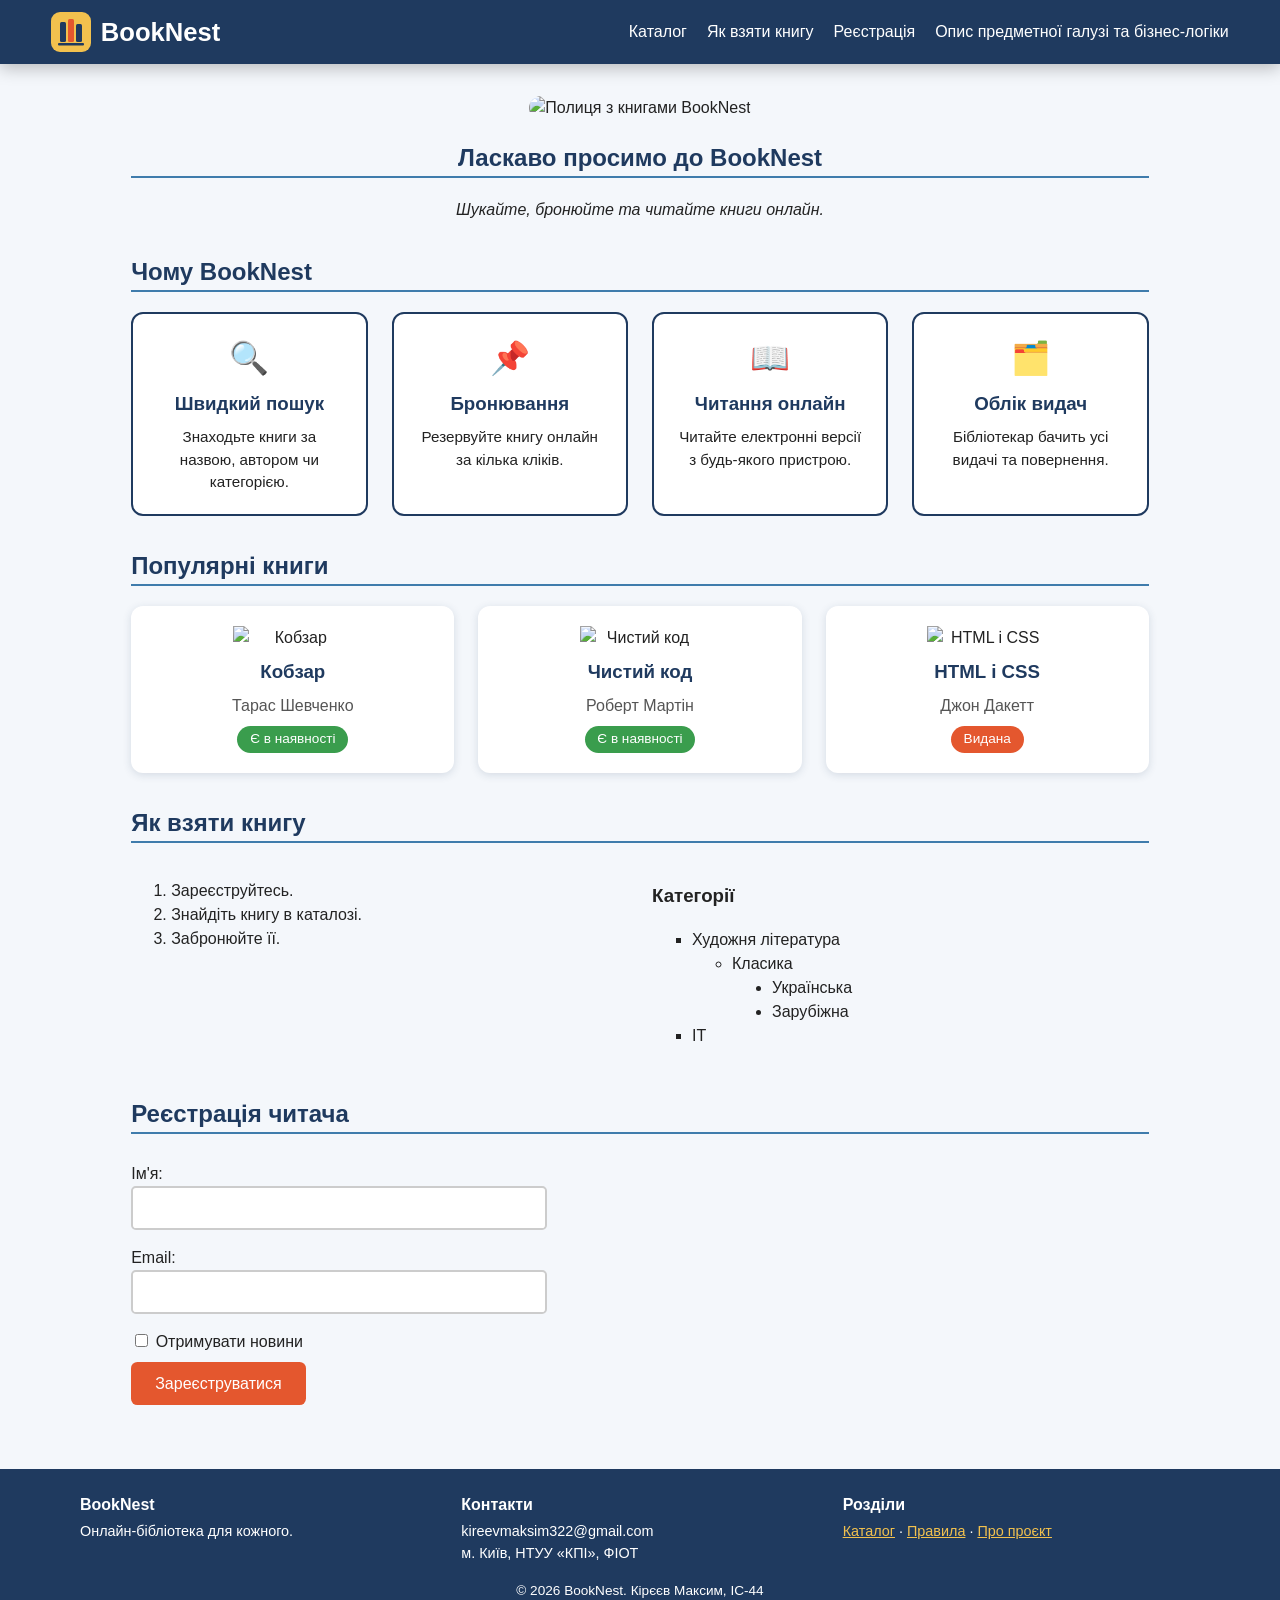
==== index.html @ a83176b2 "ЛР №3: адаптивна верстка, flexbox, медіа-запити Co-Authored-By: Claude Sonnet 5.5 <noreply@anthropic" ====
<!DOCTYPE html>
<html lang="uk">
<head>
  <meta charset="UTF-8">
  <meta name="viewport" content="width=device-width, initial-scale=1.0">
  <title>BookNest — онлайн-бібліотека</title>
  <link rel="stylesheet" href="css/style.css">
  <script src="js/menu.js" defer></script>
</head>
<body>
  <header id="main-header">
    <a class="logo" href="index.html" aria-label="BookNest — на головну">
      <img src="images/logo.svg" alt="" width="40" height="40">
      <span>BookNest</span>
    </a>
    <button class="burger" id="burger" type="button" aria-label="Відкрити меню" aria-expanded="false" aria-controls="menu">
      <span></span><span></span><span></span>
    </button>
    <nav id="menu" aria-label="Головне меню">
      <a href="#catalog">Каталог</a>
      <a href="#rules">Як взяти книгу</a>
      <a href="#register">Реєстрація</a>
      <a href="about.html">Опис предметної галузі та бізнес-логіки</a>
    </nav>
  </header>

  <main>
    <section id="hero">
      <img src="images/hero.svg" alt="Полиця з книгами BookNest" width="900" height="320">
      <h2>Ласкаво просимо до BookNest</h2>
      <p>Шукайте, бронюйте та читайте книги онлайн.</p>
    </section>

    <section id="features">
      <h2>Чому BookNest</h2>
      <div class="features">
        <article class="feature"><span class="ico">🔍</span><h3>Швидкий пошук</h3><p>Знаходьте книги за назвою, автором чи категорією.</p></article>
        <article class="feature"><span class="ico">📌</span><h3>Бронювання</h3><p>Резервуйте книгу онлайн за кілька кліків.</p></article>
        <article class="feature"><span class="ico">📖</span><h3>Читання онлайн</h3><p>Читайте електронні версії з будь-якого пристрою.</p></article>
        <article class="feature"><span class="ico">🗂️</span><h3>Облік видач</h3><p>Бібліотекар бачить усі видачі та повернення.</p></article>
      </div>
    </section>

    <section id="catalog">
      <h2>Популярні книги</h2>
      <div class="cards">
        <article class="card">
          <img src="images/book1.svg" alt="Кобзар" width="120">
          <h3>Кобзар</h3>
          <p class="author">Тарас Шевченко</p>
          <span class="status ok">Є в наявності</span>
        </article>
        <article class="card">
          <img src="images/book2.svg" alt="Чистий код" width="120">
          <h3>Чистий код</h3>
          <p class="author">Роберт Мартін</p>
          <span class="status ok">Є в наявності</span>
        </article>
        <article class="card">
          <img src="images/book3.svg" alt="HTML і CSS" width="120">
          <h3>HTML і CSS</h3>
          <p class="author">Джон Дакетт</p>
          <span class="status no">Видана</span>
        </article>
      </div>
    </section>

    <section id="rules">
      <h2>Як взяти книгу</h2>
      <div class="two-col">
        <div>
          <ol>
            <li>Зареєструйтесь.</li>
            <li>Знайдіть книгу в каталозі.</li>
            <li>Забронюйте її.</li>
          </ol>
        </div>
        <div>
          <h3>Категорії</h3>
          <ul>
            <li>Художня література
              <ul>
                <li>Класика
                  <ul><li>Українська</li><li>Зарубіжна</li></ul>
                </li>
              </ul>
            </li>
            <li>IT</li>
          </ul>
        </div>
      </div>
    </section>

    <section id="register">
      <h2>Реєстрація читача</h2>
      <form action="#" method="post">
        <label>Ім'я: <input type="text" name="name" required></label>
        <label>Email: <input type="email" name="email" required></label>
        <label class="check"><input type="checkbox" name="news"> Отримувати новини</label>
        <button type="submit" class="btn">Зареєструватися</button>
      </form>
    </section>
  </main>

  <footer id="main-footer">
    <div class="footer-inner">
      <div>
        <strong>BookNest</strong>
        <p>Онлайн-бібліотека для кожного.</p>
      </div>
      <div>
        <strong>Контакти</strong>
        <p>kireevmaksim322@gmail.com<br>м. Київ, НТУУ «КПІ», ФІОТ</p>
      </div>
      <div>
        <strong>Розділи</strong>
        <p><a href="#catalog">Каталог</a> · <a href="#rules">Правила</a> · <a href="about.html">Про проєкт</a></p>
      </div>
    </div>
    <p class="copy">© 2026 BookNest. Кірєєв Максим, ІС-44</p>
  </footer>
</body>
</html>
---- css/style.css ----
/* ===== Змінні та базові стилі (rem — відносно розміру шрифту html) ===== */
:root {
  --dark: #1f3a5f;
  --blue: #3f7cac;
  --accent: #e4572e;
  --accent-dark: #c4421d;
  --gold: #f2c14e;
  --bg: #f4f7fb;
  --gap: 1.5rem;
}
* { box-sizing: border-box; }
html { font-size: 100%; scroll-behavior: smooth; }
body { margin: 0; font-family: Arial, sans-serif; line-height: 1.5; color: #222; background: var(--bg); }
h1 { margin: 0; color: #fff; }
h2 { color: var(--dark); border-bottom: 0.125rem solid var(--blue); }
a { color: var(--blue); }
img { max-width: 100%; height: auto; }

/* ===== Шапка: логотип + навігація (flexbox) ===== */
#main-header {
  position: sticky; top: 0; z-index: 10;
  display: flex; flex-wrap: wrap; align-items: center; justify-content: space-between;
  gap: 0.75rem 1.5rem; padding: 0.75rem 4vw; background: var(--dark);
  box-shadow: 0 0.25rem 1rem rgba(0, 0, 0, .25);
}
.logo { display: flex; align-items: center; gap: 0.6rem; font-size: 1.6rem; font-weight: bold; color: #fff; text-decoration: none; }
.logo img { transition: transform .4s; }
.logo:hover img { transform: rotate(-10deg) scale(1.1); }
nav { display: flex; flex-wrap: wrap; gap: 0.5rem 1.25rem; }
nav > a {
  position: relative; padding: 0.25rem 0; color: #fff; text-decoration: none;
}
/* підкреслення, що плавно виростає при наведенні */
nav > a::after {
  content: ""; position: absolute; left: 0; bottom: 0; width: 100%; height: 0.125rem;
  background: var(--gold); transform: scaleX(0); transform-origin: left; transition: transform .3s;
}
nav > a:hover::after, nav > a:focus-visible::after { transform: scaleX(1); }

/* Кнопка «бургер» (на великих екранах прихована) */
.burger {
  display: none; width: 2.75rem; height: 2.75rem; padding: 0.6rem;
  flex-direction: column; justify-content: space-between;
  background: transparent; border: 0.125rem solid #fff; border-radius: 0.5rem; cursor: pointer;
}
.burger span { display: block; height: 0.18rem; background: #fff; border-radius: 0.1rem; transition: transform .3s, opacity .3s; }
.burger.active span:nth-child(1) { transform: translateY(0.52rem) rotate(45deg); }
.burger.active span:nth-child(2) { opacity: 0; }
.burger.active span:nth-child(3) { transform: translateY(-0.52rem) rotate(-45deg); }

/* ===== Основний блок ===== */
main { max-width: 70rem; width: 100%; margin: 0 auto; padding: 0 4vw 2rem; }
main.doc { max-width: 56rem; }
section { margin-top: 2rem; }

#hero { text-align: center; }
#hero img { width: 100%; max-height: 45vh; object-fit: cover; border-radius: 0.75rem; }
h2 + p { font-style: italic; }

/* Картки переваг — CSS Grid */
.features { display: grid; grid-template-columns: repeat(4, 1fr); gap: var(--gap); }
.feature { padding: 1.25rem; text-align: center; background: #fff; border: 0.125rem solid var(--dark); border-radius: 0.75rem; }
.feature .ico { font-size: 2rem; }
.feature h3 { margin: 0.5rem 0; color: var(--dark); }
.feature p { margin: 0; font-size: 0.95rem; }

/* Картки книг — Flexbox із переносом */
.cards { display: flex; flex-wrap: wrap; gap: var(--gap); }
.card {
  flex: 1 1 calc((100% - 2 * var(--gap)) / 3);
  display: flex; flex-direction: column; align-items: center; gap: 0.5rem;
  padding: 1.25rem; text-align: center; background: #fff; border-radius: 0.75rem;
  box-shadow: 0 0.125rem 0.5rem rgba(31, 58, 95, .15);
  transition: transform .3s, box-shadow .3s;
}
.card h3 { margin: 0; color: var(--dark); }
.card .author { margin: 0; color: #555; }
.status { padding: 0.2rem 0.8rem; font-size: 0.85rem; color: #fff; border-radius: 1rem; }
.status.ok { background: #3a9d4d; }
.status.no { background: var(--accent); }

.two-col { display: flex; flex-wrap: wrap; gap: var(--gap); }
.two-col > div { flex: 1 1 18rem; }

.btn { padding: 0.6rem 1.5rem; font: inherit; color: #fff; background: var(--accent); border: 0; border-radius: 0.4rem; cursor: pointer; transition: background .3s, transform .2s; }
.btn:hover { background: var(--accent-dark); }
.btn:active { transform: scale(.96); }

table { width: 100%; border-collapse: collapse; }
th, td { padding: 0.5rem; border: 1px solid #ccc; }
th { color: #fff; background: var(--dark); }
tr:nth-child(even) { background: #eef3f9; }
ul { list-style-type: square; }
ul ul { list-style-type: circle; }
ul ul ul { list-style-type: disc; }

form { display: flex; flex-direction: column; align-items: flex-start; gap: 0.5rem; max-width: 26rem; }
label { display: block; width: 100%; margin-top: 0.5rem; }
input[type="text"], input[type="email"] { width: 100%; padding: 0.5rem; font: inherit; border: 0.125rem solid #ccc; border-radius: 0.3rem; transition: border-color .3s, box-shadow .3s; }
input[type="text"]:focus, input[type="email"]:focus { outline: 0; border-color: var(--blue); box-shadow: 0 0 0 0.2rem rgba(63, 124, 172, .25); }

/* ===== Підвал ===== */
#main-footer { margin-top: 2rem; padding: 1.5rem 4vw 1rem; color: #fff; background: var(--dark); }
.footer-inner { display: flex; flex-wrap: wrap; justify-content: space-between; gap: var(--gap); max-width: 70rem; margin: 0 auto; }
.footer-inner > div { flex: 1 1 14rem; }
.footer-inner p { margin: 0.25rem 0 0; font-size: 0.9rem; }
.footer-inner a { color: var(--gold); }
.copy { margin: 1rem 0 0; text-align: center; font-size: 0.85rem; }

/* ===== Анімації ===== */
@keyframes fadeUp { from { opacity: 0; transform: translateY(1.5rem); } to { opacity: 1; transform: none; } }
@keyframes slideDown { from { opacity: 0; transform: translateY(-0.75rem); } to { opacity: 1; transform: none; } }
section { animation: fadeUp .8s ease both; }
#features { animation-delay: .1s; }
#catalog { animation-delay: .2s; }
.feature, .card { animation: fadeUp .8s ease both; }
.card:nth-child(2), .feature:nth-child(2) { animation-delay: .15s; }
.card:nth-child(3), .feature:nth-child(3) { animation-delay: .3s; }
.feature:nth-child(4) { animation-delay: .45s; }

/* ==========================================================
   МЕДІА-ЗАПИТИ (mobile / tablet / desktop) та логічні оператори
   ========================================================== */

/* Ефекти наведення лише там, де є «справжній» курсор: and */
@media (hover: hover) and (pointer: fine) {
  .card:hover { transform: translateY(-0.5rem); box-shadow: 0 0.75rem 1.5rem rgba(31, 58, 95, .3); }
  .feature { transition: background .3s, transform .3s; }
  .feature:hover { background: #fff7e0; transform: scale(1.03); }
}

/* ПЛАНШЕТ: 601px – 1024px (and — «і») */
@media screen and (min-width: 601px) and (max-width: 1024px) {
  #main-header nav { flex-basis: 100%; justify-content: space-between; }
  .features { grid-template-columns: repeat(2, 1fr); }
  .card { flex-basis: calc((100% - var(--gap)) / 2); }
}

/* МОБІЛЬНИЙ: до 600px — бургер-меню, одна колонка */
@media screen and (max-width: 600px) {
  html { font-size: 93.75%; }
  .burger { display: flex; }
  #main-header nav {
    display: none; flex-direction: column; flex-basis: calc(100% + 8vw); gap: 0; margin: 0 -4vw -0.75rem; padding: 0.5rem 4vw 0.75rem;
    background: #17304f;
  }
  #main-header nav.open { display: flex; animation: slideDown .35s ease; }
  nav > a { padding: 0.75rem 0; border-bottom: 1px solid rgba(255, 255, 255, .15); }
  .features { grid-template-columns: 1fr; }
  .card { flex-basis: 100%; }
  #hero img { max-height: 30vh; }
}

/* «Або» (кома): дуже вузький екран АБО низький екран у горизонтальній орієнтації */
@media (max-width: 360px), (orientation: landscape) and (max-height: 420px) {
  #main-header { position: static; }
  #hero img { max-height: 60vh; }
}

/* Горизонтальна орієнтація на планшетах/телефонах */
@media (orientation: landscape) and (max-width: 900px) {
  .features { grid-template-columns: repeat(2, 1fr); }
}

/* not: усі екрани, окрім друку — плавна прокрутка */
@media not print { html { scroll-behavior: smooth; } }

/* Користувач просить менше анімацій */
@media (prefers-reduced-motion: reduce) {
  * { animation: none !important; transition: none !important; }
}

/* Друк */
@media print {
  #main-header, .burger { display: none; }
  body { background: #fff; }
}
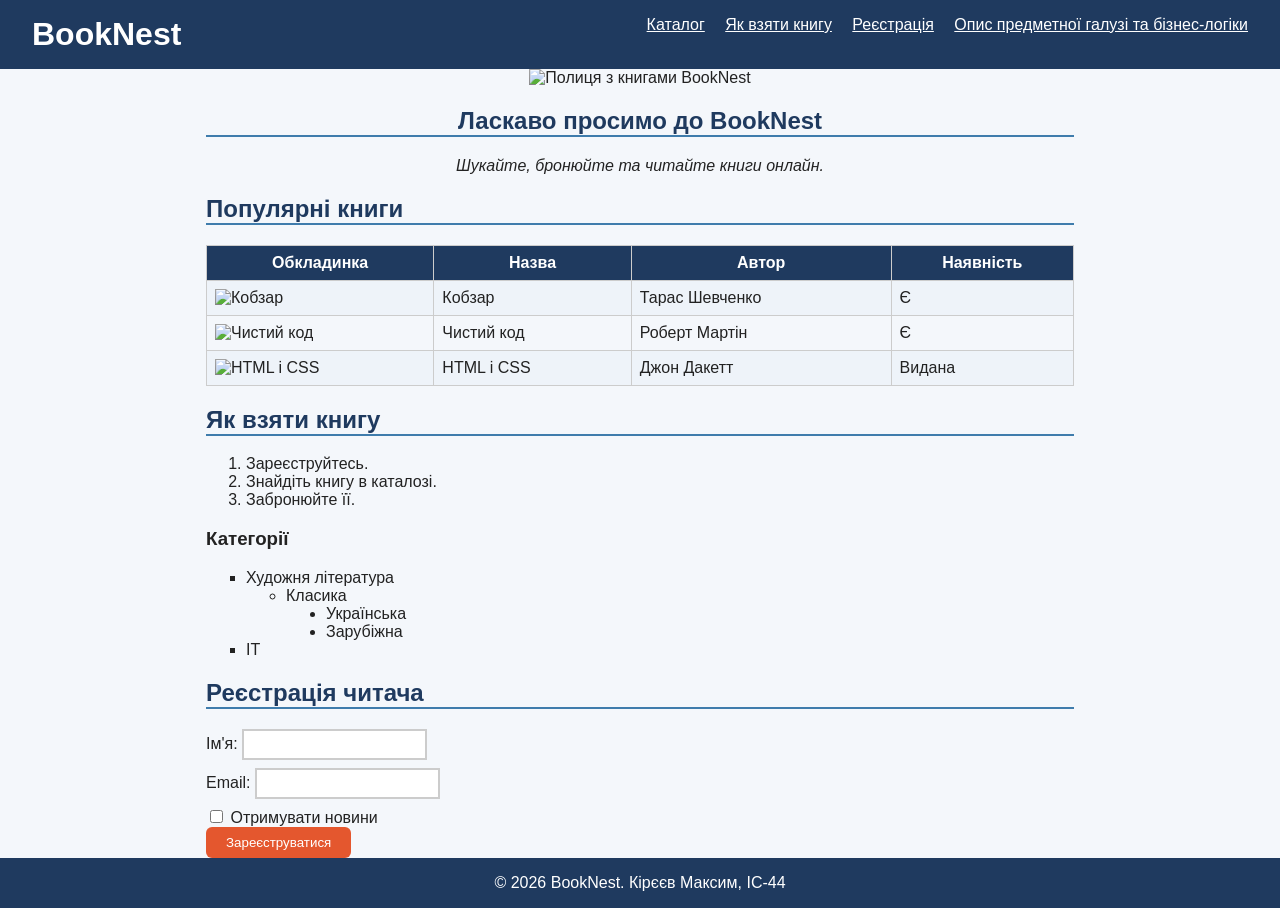
==== commit 555f7645: "ЛР №2: CSS-стилі Co-Authored-By: Claude Sonnet 5.5 <noreply@anthropic.com> Claude-Session: https://c" ====
--- a/index.html
+++ b/index.html
@@ -3,121 +3,63 @@
 <head>
   <meta charset="UTF-8">
   <meta name="viewport" content="width=device-width, initial-scale=1.0">
-  <title>BookNest — онлайн-бібліотека</title>
-  <link rel="stylesheet" href="css/style.css">
-  <script src="js/menu.js" defer></script>
+  <title>BookNest</title>
+  <link rel="stylesheet" href="style.css">
 </head>
 <body>
   <header id="main-header">
-    <a class="logo" href="index.html" aria-label="BookNest — на головну">
-      <img src="images/logo.svg" alt="" width="40" height="40">
-      <span>BookNest</span>
-    </a>
-    <button class="burger" id="burger" type="button" aria-label="Відкрити меню" aria-expanded="false" aria-controls="menu">
-      <span></span><span></span><span></span>
-    </button>
-    <nav id="menu" aria-label="Головне меню">
+    <h1>BookNest</h1>
+    <nav>
       <a href="#catalog">Каталог</a>
       <a href="#rules">Як взяти книгу</a>
       <a href="#register">Реєстрація</a>
       <a href="about.html">Опис предметної галузі та бізнес-логіки</a>
     </nav>
   </header>
-
   <main>
     <section id="hero">
       <img src="images/hero.svg" alt="Полиця з книгами BookNest" width="900" height="320">
       <h2>Ласкаво просимо до BookNest</h2>
       <p>Шукайте, бронюйте та читайте книги онлайн.</p>
     </section>
-
-    <section id="features">
-      <h2>Чому BookNest</h2>
-      <div class="features">
-        <article class="feature"><span class="ico">🔍</span><h3>Швидкий пошук</h3><p>Знаходьте книги за назвою, автором чи категорією.</p></article>
-        <article class="feature"><span class="ico">📌</span><h3>Бронювання</h3><p>Резервуйте книгу онлайн за кілька кліків.</p></article>
-        <article class="feature"><span class="ico">📖</span><h3>Читання онлайн</h3><p>Читайте електронні версії з будь-якого пристрою.</p></article>
-        <article class="feature"><span class="ico">🗂️</span><h3>Облік видач</h3><p>Бібліотекар бачить усі видачі та повернення.</p></article>
-      </div>
-    </section>
-
     <section id="catalog">
       <h2>Популярні книги</h2>
-      <div class="cards">
-        <article class="card">
-          <img src="images/book1.svg" alt="Кобзар" width="120">
-          <h3>Кобзар</h3>
-          <p class="author">Тарас Шевченко</p>
-          <span class="status ok">Є в наявності</span>
-        </article>
-        <article class="card">
-          <img src="images/book2.svg" alt="Чистий код" width="120">
-          <h3>Чистий код</h3>
-          <p class="author">Роберт Мартін</p>
-          <span class="status ok">Є в наявності</span>
-        </article>
-        <article class="card">
-          <img src="images/book3.svg" alt="HTML і CSS" width="120">
-          <h3>HTML і CSS</h3>
-          <p class="author">Джон Дакетт</p>
-          <span class="status no">Видана</span>
-        </article>
-      </div>
+      <table>
+        <tr><th>Обкладинка</th><th>Назва</th><th>Автор</th><th>Наявність</th></tr>
+        <tr><td><img src="images/book1.svg" alt="Кобзар" width="50"></td><td>Кобзар</td><td>Тарас Шевченко</td><td>Є</td></tr>
+        <tr><td><img src="images/book2.svg" alt="Чистий код" width="50"></td><td>Чистий код</td><td>Роберт Мартін</td><td>Є</td></tr>
+        <tr><td><img src="images/book3.svg" alt="HTML і CSS" width="50"></td><td>HTML і CSS</td><td>Джон Дакетт</td><td>Видана</td></tr>
+      </table>
     </section>
-
     <section id="rules">
       <h2>Як взяти книгу</h2>
-      <div class="two-col">
-        <div>
-          <ol>
-            <li>Зареєструйтесь.</li>
-            <li>Знайдіть книгу в каталозі.</li>
-            <li>Забронюйте її.</li>
-          </ol>
-        </div>
-        <div>
-          <h3>Категорії</h3>
+      <ol>
+        <li>Зареєструйтесь.</li>
+        <li>Знайдіть книгу в каталозі.</li>
+        <li>Забронюйте її.</li>
+      </ol>
+      <h3>Категорії</h3>
+      <ul>
+        <li>Художня література
           <ul>
-            <li>Художня література
-              <ul>
-                <li>Класика
-                  <ul><li>Українська</li><li>Зарубіжна</li></ul>
-                </li>
-              </ul>
+            <li>Класика
+              <ul><li>Українська</li><li>Зарубіжна</li></ul>
             </li>
-            <li>IT</li>
           </ul>
-        </div>
-      </div>
+        </li>
+        <li>IT</li>
+      </ul>
     </section>
-
     <section id="register">
       <h2>Реєстрація читача</h2>
       <form action="#" method="post">
         <label>Ім'я: <input type="text" name="name" required></label>
         <label>Email: <input type="email" name="email" required></label>
-        <label class="check"><input type="checkbox" name="news"> Отримувати новини</label>
+        <label><input type="checkbox" name="news"> Отримувати новини</label>
         <button type="submit" class="btn">Зареєструватися</button>
       </form>
     </section>
   </main>
-
-  <footer id="main-footer">
-    <div class="footer-inner">
-      <div>
-        <strong>BookNest</strong>
-        <p>Онлайн-бібліотека для кожного.</p>
-      </div>
-      <div>
-        <strong>Контакти</strong>
-        <p>kireevmaksim322@gmail.com<br>м. Київ, НТУУ «КПІ», ФІОТ</p>
-      </div>
-      <div>
-        <strong>Розділи</strong>
-        <p><a href="#catalog">Каталог</a> · <a href="#rules">Правила</a> · <a href="about.html">Про проєкт</a></p>
-      </div>
-    </div>
-    <p class="copy">© 2026 BookNest. Кірєєв Максим, ІС-44</p>
-  </footer>
+  <footer>© 2026 BookNest. Кірєєв Максим, ІС-44</footer>
 </body>
 </html>
--- a/style.css
+++ b/style.css
@@ -0,0 +1,24 @@
+* { box-sizing: border-box; }
+body { margin: 0; font-family: Arial, sans-serif; color: #222; background: #f4f7fb; }
+h1 { margin: 0; color: #fff; }
+h2 { color: #1f3a5f; border-bottom: 2px solid #3f7cac; }
+a { color: #3f7cac; }
+img { max-width: 100%; }
+#main-header { display: flex; justify-content: space-between; padding: 16px 32px; background: #1f3a5f; }
+#hero { text-align: center; }
+.btn { padding: 8px 20px; color: #fff; background: #e4572e; border: 0; border-radius: 6px; }
+.btn:hover { background: #c4421d; }
+main { max-width: 900px; margin: 0 auto; padding: 0 16px; }
+nav > a { margin-left: 16px; color: #fff; }
+h2 + p { font-style: italic; }
+table { width: 100%; border-collapse: collapse; }
+th, td { padding: 8px; border: 1px solid #ccc; }
+th { color: #fff; background: #1f3a5f; }
+tr:nth-child(even) { background: #eef3f9; }
+ul { list-style-type: square; }
+ul ul { list-style-type: circle; }
+ul ul ul { list-style-type: disc; }
+label { display: block; margin-top: 8px; }
+input[type="text"], input[type="email"] { padding: 6px; border: 2px solid #ccc; }
+footer { padding: 16px; text-align: center; color: #fff; background: #1f3a5f; }
+@media (max-width: 600px) { #main-header { flex-direction: column; } }
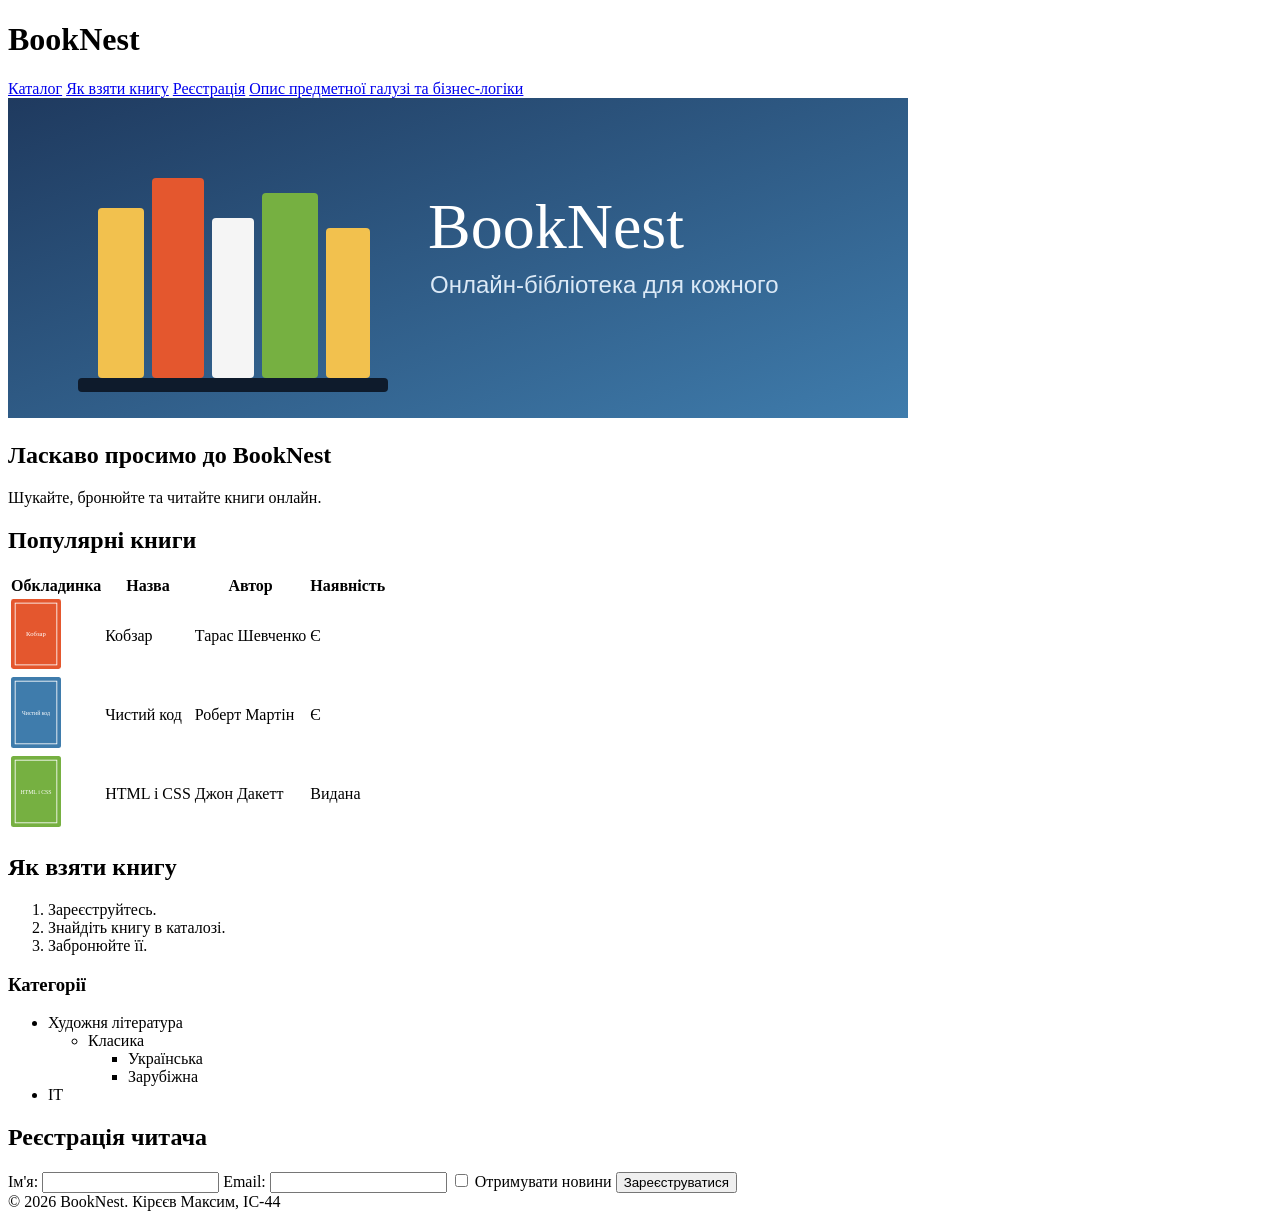
==== commit 86a4232e: "ЛР №1: HTML-розмітка Co-Authored-By: Claude Sonnet 5.5 <noreply@anthropic.com> Claude-Session: https" ====
--- a/index.html
+++ b/index.html
@@ -4,7 +4,6 @@
   <meta charset="UTF-8">
   <meta name="viewport" content="width=device-width, initial-scale=1.0">
   <title>BookNest</title>
-  <link rel="stylesheet" href="style.css">
 </head>
 <body>
   <header id="main-header">
